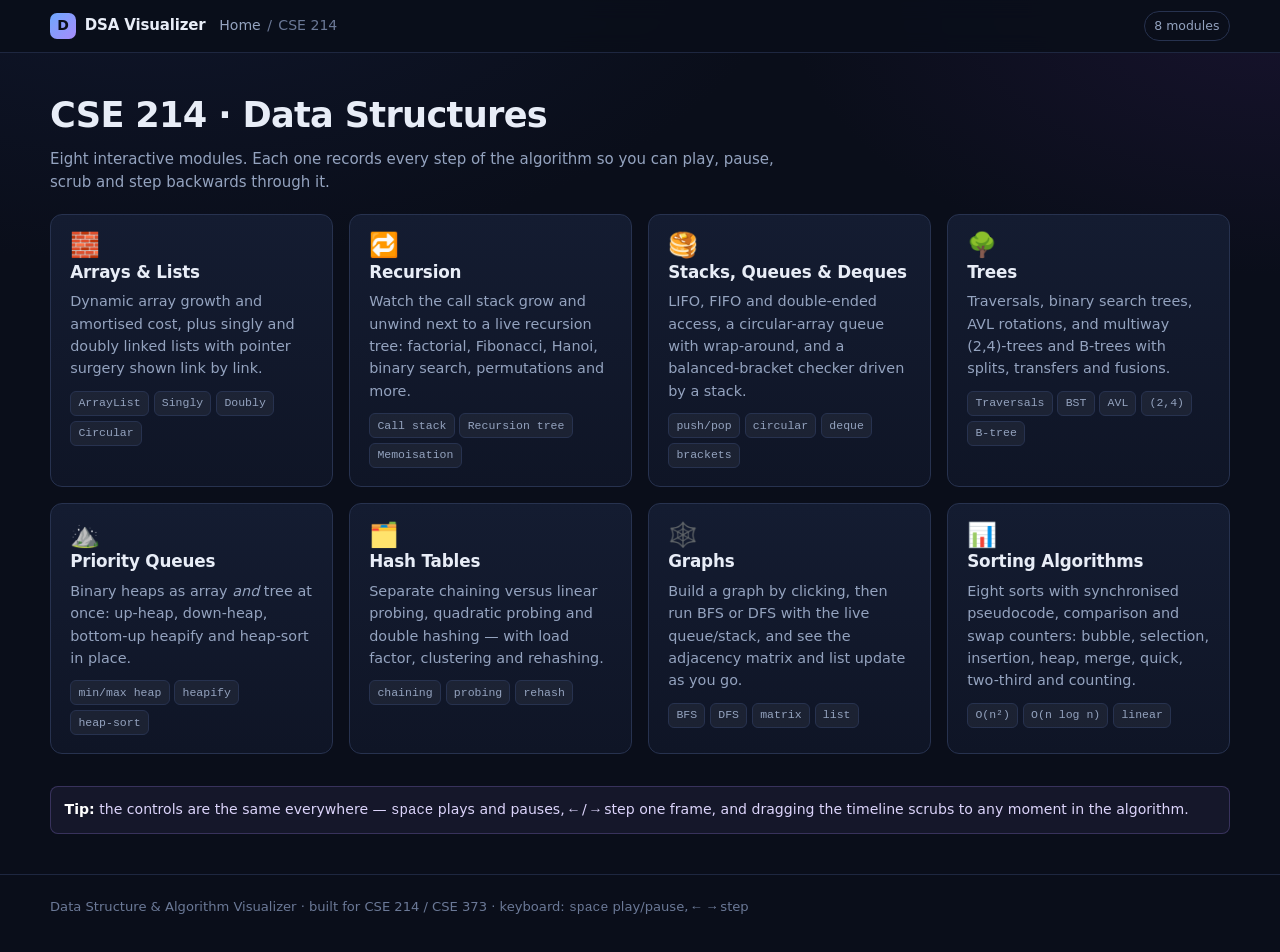
==== cse214/index.html @ d92c4864 "first commit" ====
<!DOCTYPE html>
<html lang="en">
<head>
<meta charset="utf-8">
<meta name="viewport" content="width=device-width, initial-scale=1">
<title>CSE 214 — Data Structures Visualizers</title>
<link rel="stylesheet" href="../assets/css/style.css">
<link rel="icon" href="data:image/svg+xml,<svg xmlns='http://www.w3.org/2000/svg' viewBox='0 0 100 100'><text y='.9em' font-size='90'>🌲</text></svg>">
</head>
<body>

<div class="topbar">
  <div class="wrap topbar-in">
    <a class="brand" href="../index.html"><span class="logo">D</span> DSA Visualizer</a>
    <div class="crumbs"><a href="../index.html">Home</a> / <span>CSE 214</span></div>
    <div class="spacer"></div>
    <span class="pill">8 modules</span>
  </div>
</div>

<div class="wrap">
  <div class="page-head">
    <h1>CSE 214 &middot; Data Structures</h1>
    <p>Eight interactive modules. Each one records every step of the algorithm so you can play, pause, scrub and
       step backwards through it.</p>
  </div>

  <div class="grid cols-3" style="margin-bottom:2rem">

    <a class="card" href="arrays.html">
      <div class="ico">🧱</div>
      <h3>Arrays &amp; Lists</h3>
      <p>Dynamic array growth and amortised cost, plus singly and doubly linked lists with pointer surgery shown
         link by link.</p>
      <div class="tags"><span class="tag">ArrayList</span><span class="tag">Singly</span><span class="tag">Doubly</span><span class="tag">Circular</span></div>
    </a>

    <a class="card" href="recursion.html">
      <div class="ico">🔁</div>
      <h3>Recursion</h3>
      <p>Watch the call stack grow and unwind next to a live recursion tree: factorial, Fibonacci, Hanoi, binary
         search, permutations and more.</p>
      <div class="tags"><span class="tag">Call stack</span><span class="tag">Recursion tree</span><span class="tag">Memoisation</span></div>
    </a>

    <a class="card" href="stacks-queues.html">
      <div class="ico">🥞</div>
      <h3>Stacks, Queues &amp; Deques</h3>
      <p>LIFO, FIFO and double-ended access, a circular-array queue with wrap-around, and a balanced-bracket
         checker driven by a stack.</p>
      <div class="tags"><span class="tag">push/pop</span><span class="tag">circular</span><span class="tag">deque</span><span class="tag">brackets</span></div>
    </a>

    <a class="card" href="trees.html">
      <div class="ico">🌳</div>
      <h3>Trees</h3>
      <p>Traversals, binary search trees, AVL rotations, and multiway (2,4)-trees and B-trees with splits, transfers
         and fusions.</p>
      <div class="tags"><span class="tag">Traversals</span><span class="tag">BST</span><span class="tag">AVL</span><span class="tag">(2,4)</span><span class="tag">B-tree</span></div>
    </a>

    <a class="card" href="priority-queues.html">
      <div class="ico">⛰️</div>
      <h3>Priority Queues</h3>
      <p>Binary heaps as array <em>and</em> tree at once: up-heap, down-heap, bottom-up heapify and
         heap-sort in place.</p>
      <div class="tags"><span class="tag">min/max heap</span><span class="tag">heapify</span><span class="tag">heap-sort</span></div>
    </a>

    <a class="card" href="hashtables.html">
      <div class="ico">🗂️</div>
      <h3>Hash Tables</h3>
      <p>Separate chaining versus linear probing, quadratic probing and double hashing — with load factor,
         clustering and rehashing.</p>
      <div class="tags"><span class="tag">chaining</span><span class="tag">probing</span><span class="tag">rehash</span></div>
    </a>

    <a class="card" href="graphs.html">
      <div class="ico">🕸️</div>
      <h3>Graphs</h3>
      <p>Build a graph by clicking, then run BFS or DFS with the live queue/stack, and see the adjacency matrix and
         list update as you go.</p>
      <div class="tags"><span class="tag">BFS</span><span class="tag">DFS</span><span class="tag">matrix</span><span class="tag">list</span></div>
    </a>

    <a class="card" href="sorting.html">
      <div class="ico">📊</div>
      <h3>Sorting Algorithms</h3>
      <p>Eight sorts with synchronised pseudocode, comparison and swap counters: bubble, selection, insertion, heap,
         merge, quick, two-third and counting.</p>
      <div class="tags"><span class="tag">O(n²)</span><span class="tag">O(n log n)</span><span class="tag">linear</span></div>
    </a>

  </div>

  <div class="callout" style="margin-bottom:2rem">
    <b>Tip:</b> the controls are the same everywhere — <span class="mono">space</span> plays and pauses,
    <span class="mono">&larr;</span> / <span class="mono">&rarr;</span> step one frame, and dragging the timeline
    scrubs to any moment in the algorithm.
  </div>
</div>

<footer class="site"></footer>
<script src="../assets/js/core.js"></script>
</body>
</html>
---- assets/css/style.css ----
/* ===========================================================
   DSA Visualizer — shared stylesheet
   =========================================================== */

:root {
  --bg: #0a0e1a;
  --bg-2: #0f1526;
  --panel: #141c31;
  --panel-2: #1a2340;
  --line: #27324f;
  --line-soft: #1e2740;
  --txt: #e8edf7;
  --muted: #94a3bf;
  --muted-2: #6b7997;

  --accent: #6ea8fe;
  --accent-dim: #2b4a80;

  /* state palette (kept consistent across every visualizer) */
  --c-idle: #46557d;
  --c-active: #6ea8fe;   /* current / cursor        */
  --c-cmp: #ffc14d;      /* being compared          */
  --c-swap: #ff6b9d;     /* being moved / swapped   */
  --c-done: #4ade80;     /* finished / sorted       */
  --c-visit: #a78bfa;    /* visited / in structure  */
  --c-pivot: #f472b6;
  --c-warn: #fb923c;
  --c-target: #22d3ee;

  --radius: 12px;
  --radius-sm: 8px;
  --mono: ui-monospace, SFMono-Regular, "SF Mono", Menlo, Consolas, monospace;
  --sans: system-ui, -apple-system, "Segoe UI", Roboto, Helvetica, Arial, sans-serif;
  --shadow: 0 10px 30px rgba(0, 0, 0, .35);
}

* { box-sizing: border-box; }

html { scroll-behavior: smooth; }

body {
  margin: 0;
  background:
    radial-gradient(1100px 600px at 12% -10%, #16204080 0%, transparent 60%),
    radial-gradient(900px 500px at 100% 0%, #2b1a4a66 0%, transparent 55%),
    var(--bg);
  color: var(--txt);
  font-family: var(--sans);
  font-size: 15px;
  line-height: 1.55;
  -webkit-font-smoothing: antialiased;
  min-height: 100vh;
}

a { color: var(--accent); text-decoration: none; }
a:hover { text-decoration: underline; }

.wrap { width: min(1180px, calc(100% - 2rem)); margin: 0 auto; }
.wrap-narrow { width: min(900px, calc(100% - 2rem)); margin: 0 auto; }

/* ---------- top bar ---------- */
.topbar {
  position: sticky; top: 0; z-index: 50;
  background: #0a0e1aef;
  backdrop-filter: blur(10px);
  border-bottom: 1px solid var(--line-soft);
}
.topbar-in {
  display: flex; align-items: center; gap: .85rem;
  padding: .7rem 0;
}
.brand {
  display: flex; align-items: center; gap: .55rem;
  font-weight: 700; letter-spacing: -.01em; color: var(--txt);
}
.brand:hover { text-decoration: none; }
.brand .logo {
  width: 26px; height: 26px; border-radius: 7px;
  background: linear-gradient(135deg, var(--accent), #a78bfa);
  display: grid; place-items: center;
  font-size: 14px; color: #0a0e1a; font-weight: 900;
}
.crumbs { color: var(--muted-2); font-size: .88rem; display: flex; gap: .4rem; flex-wrap: wrap; }
.crumbs a { color: var(--muted); }
.spacer { flex: 1 1 auto; }
.topbar .pill {
  font-size: .78rem; padding: .25rem .6rem; border-radius: 999px;
  border: 1px solid var(--line); color: var(--muted);
}

/* ---------- hero ---------- */
.hero { padding: 3.4rem 0 2rem; text-align: center; }
.hero h1 {
  font-size: clamp(1.9rem, 5vw, 3.1rem);
  margin: 0 0 .5rem; letter-spacing: -.03em; line-height: 1.1;
}
.hero h1 .grad {
  background: linear-gradient(100deg, #6ea8fe, #a78bfa 45%, #4ade80);
  -webkit-background-clip: text; background-clip: text; color: transparent;
}
.hero p { color: var(--muted); font-size: 1.05rem; max-width: 62ch; margin: 0 auto; }

.page-head { padding: 2.2rem 0 1.2rem; }
.page-head h1 { font-size: clamp(1.5rem, 3.6vw, 2.2rem); margin: 0 0 .35rem; letter-spacing: -.02em; }
.page-head p { color: var(--muted); margin: 0; max-width: 78ch; }

/* ---------- cards / grid ---------- */
.grid { display: grid; gap: 1rem; }
.grid.cols-2 { grid-template-columns: repeat(auto-fit, minmax(300px, 1fr)); }
.grid.cols-3 { grid-template-columns: repeat(auto-fit, minmax(255px, 1fr)); }

.card {
  display: block;
  background: linear-gradient(180deg, var(--panel), var(--bg-2));
  border: 1px solid var(--line);
  border-radius: var(--radius);
  padding: 1.15rem 1.2rem;
  color: inherit;
  transition: transform .16s ease, border-color .16s ease, box-shadow .16s ease;
}
a.card:hover {
  text-decoration: none;
  transform: translateY(-3px);
  border-color: var(--accent-dim);
  box-shadow: var(--shadow);
}
.card h3 { margin: .1rem 0 .35rem; font-size: 1.05rem; letter-spacing: -.01em; }
.card p { margin: 0; color: var(--muted); font-size: .9rem; }
.card .ico { font-size: 1.5rem; line-height: 1; }
.card .tags { margin-top: .7rem; display: flex; flex-wrap: wrap; gap: .3rem; }
.tag {
  font-size: .72rem; font-family: var(--mono);
  padding: .16rem .45rem; border-radius: 6px;
  background: #ffffff0d; border: 1px solid var(--line); color: var(--muted);
}

.course-card { padding: 1.6rem; position: relative; overflow: hidden; }
.course-card .code {
  font-family: var(--mono); font-size: .8rem; color: var(--accent);
  letter-spacing: .08em; text-transform: uppercase;
}
.course-card h2 { margin: .3rem 0 .5rem; font-size: 1.5rem; letter-spacing: -.02em; }
.course-card.soon { opacity: .78; }
.badge-soon {
  position: absolute; top: 1rem; right: 1rem;
  font-size: .68rem; letter-spacing: .06em; text-transform: uppercase;
  padding: .2rem .5rem; border-radius: 999px;
  background: #fb923c22; color: var(--c-warn); border: 1px solid #fb923c55;
}

/* ---------- panels ---------- */
.panel {
  background: var(--panel);
  border: 1px solid var(--line);
  border-radius: var(--radius);
  padding: 1rem 1.1rem;
  margin-bottom: 1.1rem;
}
.panel > h2, .panel > h3 { margin: 0 0 .8rem; font-size: 1.02rem; letter-spacing: -.01em; }
.panel-title {
  display: flex; align-items: center; justify-content: space-between;
  gap: .75rem; flex-wrap: wrap; margin-bottom: .8rem;
}
.panel-title h2 { margin: 0; font-size: 1.05rem; }
.panel-title .hint { color: var(--muted-2); font-size: .82rem; }

.stage {
  background: var(--bg-2);
  border: 1px solid var(--line-soft);
  border-radius: var(--radius-sm);
  padding: 1rem;
  overflow: auto;
  min-height: 120px;
}
.stage.center { display: flex; align-items: center; justify-content: center; }

/* ---------- controls ---------- */
.toolbar {
  display: flex; flex-wrap: wrap; gap: .5rem; align-items: center;
  margin-bottom: .85rem;
}
.toolbar .sep { width: 1px; height: 22px; background: var(--line); margin: 0 .2rem; }
.field { display: flex; align-items: center; gap: .4rem; }
.field label { font-size: .8rem; color: var(--muted); }

button, .btn {
  font: inherit; font-size: .86rem;
  padding: .42rem .78rem;
  border-radius: var(--radius-sm);
  border: 1px solid var(--line);
  background: var(--panel-2);
  color: var(--txt);
  cursor: pointer;
  transition: background .13s ease, border-color .13s ease, transform .08s ease;
  white-space: nowrap;
}
button:hover, .btn:hover { background: #222d4e; border-color: var(--accent-dim); text-decoration: none; }
button:active { transform: translateY(1px); }
button:disabled { opacity: .45; cursor: not-allowed; }
button.primary {
  background: linear-gradient(180deg, #3f6dc4, #2f56a3);
  border-color: #4a79d4; color: #fff; font-weight: 600;
}
button.primary:hover { background: linear-gradient(180deg, #4a7bd6, #3562b4); }
button.ghost { background: transparent; }
button.danger { border-color: #7f3050; color: #ff9ec0; }
button.danger:hover { background: #37162a; }
button.icon { padding: .42rem .6rem; font-family: var(--mono); }
button.active { border-color: var(--accent); background: #23345c; color: #fff; }

input[type="text"], input[type="number"], select {
  font: inherit; font-size: .86rem; font-family: var(--mono);
  padding: .4rem .55rem;
  background: var(--bg-2); color: var(--txt);
  border: 1px solid var(--line); border-radius: var(--radius-sm);
}
input[type="text"], input[type="number"] { width: 6.5rem; }
input.wide { width: 15rem; }
input:focus, select:focus, button:focus-visible {
  outline: 2px solid var(--accent-dim); outline-offset: 1px;
}
input[type="range"] { accent-color: var(--accent); width: 100%; }

.tabs { display: flex; gap: .35rem; flex-wrap: wrap; margin-bottom: 1rem; border-bottom: 1px solid var(--line); padding-bottom: .6rem; }
.tabs button { border-radius: 999px; }

/* ---------- player ---------- */
.player { margin-top: .85rem; }
.player-row { display: flex; align-items: center; gap: .45rem; flex-wrap: wrap; }
.player-row .counter { font-family: var(--mono); font-size: .78rem; color: var(--muted); min-width: 5.5rem; text-align: right; }
.player .track { margin: .6rem 0 .2rem; }
/* when a page holds more than one player, mark the one the keyboard drives */
.multi-player .player {
  margin-left: -.7rem; padding: .1rem 0 .1rem .55rem;
  border-left: 3px solid transparent;
  transition: border-color .15s ease;
}
.multi-player .player.is-active { border-left-color: var(--accent); }
.note {
  margin-top: .55rem; padding: .55rem .7rem;
  background: #6ea8fe12; border-left: 3px solid var(--accent);
  border-radius: 0 var(--radius-sm) var(--radius-sm) 0;
  font-size: .88rem; color: #cfdcf6; min-height: 2.4em;
}
.note code, .note b { color: #fff; }
.note .k { font-family: var(--mono); color: var(--c-cmp); }

/* ---------- stats ---------- */
.stats { display: flex; flex-wrap: wrap; gap: .5rem; margin-top: .8rem; }
.stat {
  background: var(--bg-2); border: 1px solid var(--line-soft);
  border-radius: var(--radius-sm); padding: .45rem .7rem; min-width: 88px;
}
.stat .k { display: block; font-size: .68rem; text-transform: uppercase; letter-spacing: .07em; color: var(--muted-2); }
.stat .v { font-family: var(--mono); font-size: 1.05rem; color: var(--txt); }

/* ---------- legend ---------- */
.legend { display: flex; flex-wrap: wrap; gap: .45rem .95rem; margin-top: .75rem; font-size: .78rem; color: var(--muted); }
.legend span { display: inline-flex; align-items: center; gap: .35rem; }
.legend i { width: 11px; height: 11px; border-radius: 3px; display: inline-block; }

/* ---------- pseudocode ---------- */
.code {
  font-family: var(--mono); font-size: .8rem; line-height: 1.62;
  background: var(--bg-2); border: 1px solid var(--line-soft);
  border-radius: var(--radius-sm); padding: .6rem .2rem; margin: 0;
  overflow: auto; max-height: 380px;
}
.code .ln {
  display: block; padding: 0 .7rem 0 1.6rem; white-space: pre; color: #b9c6e2;
  border-left: 3px solid transparent; position: relative;
}
.code .ln.on { background: #ffc14d1f; border-left-color: var(--c-cmp); color: #fff; }
/* pointer marking the line the visualizer is executing */
.code .ln.on::before {
  content: "\25B8"; position: absolute; left: .5rem;
  color: var(--c-cmp); font-weight: 700; animation: ptr .9s ease-in-out infinite;
}
@keyframes ptr { 0%, 100% { opacity: 1; transform: translateX(0); } 50% { opacity: .55; transform: translateX(2px); } }
@media (prefers-reduced-motion: reduce) { .code .ln.on::before { animation: none; } }
.code .ln .kw { color: #7dd3fc; }
.code .ln .cm { color: var(--muted-2); font-style: italic; }
.code .ln .st { color: #86efac; }
.code .ln .nm { color: #fbbf24; }

/* ---------- language switch ---------- */
.lang-switch { display: flex; align-items: center; gap: .3rem; flex-wrap: wrap; margin-bottom: .5rem; }
.lang-switch .lang-label {
  font-size: .7rem; letter-spacing: .07em; text-transform: uppercase;
  color: var(--muted-2); margin-right: .15rem;
}
.lang-switch button {
  padding: .22rem .58rem; font-size: .76rem; border-radius: 999px;
  font-family: var(--mono); color: var(--muted);
}
.lang-switch button.active { border-color: var(--accent); background: #23345c; color: #fff; }

/* ---------- bars (sorting) ---------- */
.bars { display: flex; align-items: flex-end; gap: 2px; height: 300px; width: 100%; }
.bar { flex: 1 1 0; background: var(--c-idle); border-radius: 3px 3px 0 0; position: relative; transition: height .12s linear, background-color .12s linear; min-width: 3px; }
.bar .lbl {
  position: absolute; bottom: -1.25rem; left: 50%; transform: translateX(-50%);
  font-family: var(--mono); font-size: .62rem; color: var(--muted);
}
.bars.labeled { margin-bottom: 1.3rem; }
.bar.cmp { background: var(--c-cmp); }
.bar.swap { background: var(--c-swap); }
.bar.done { background: var(--c-done); }
.bar.active { background: var(--c-active); }
.bar.pivot { background: var(--c-pivot); }
.bar.range { background: #5d6ea3; }
.bar.aux { background: var(--c-visit); }

/* ---------- cells (arrays / hash / heap) ---------- */
.cells { display: flex; flex-wrap: wrap; gap: 4px; }
.cell {
  --cc: var(--c-idle);
  min-width: 46px; height: 44px; padding: 0 .35rem;
  display: grid; place-items: center;
  font-family: var(--mono); font-size: .9rem;
  background: #ffffff08; border: 2px solid var(--cc);
  border-radius: var(--radius-sm);
  position: relative;
  transition: border-color .15s, background-color .15s, transform .15s;
}
.cell.filled { background: color-mix(in srgb, var(--cc) 22%, transparent); }
.cell .idx { position: absolute; top: -1.15rem; left: 50%; transform: translateX(-50%); font-size: .64rem; color: var(--muted-2); }
.cell .ptr { position: absolute; bottom: -1.35rem; left: 50%; transform: translateX(-50%); font-size: .68rem; color: var(--c-cmp); white-space: nowrap; }
.cell.empty { color: var(--muted-2); border-style: dashed; }
.cell.active { --cc: var(--c-active); }
.cell.cmp    { --cc: var(--c-cmp); }
.cell.swap   { --cc: var(--c-swap); }
.cell.done   { --cc: var(--c-done); }
.cell.visit  { --cc: var(--c-visit); }
.cell.target { --cc: var(--c-target); }
.cell.ghost  { opacity: .35; }
.cells-row { padding: 1.3rem 0 1.6rem; }

/* ---------- generic svg canvas ---------- */
svg.canvas { display: block; width: 100%; height: auto; overflow: visible; }
svg text { font-family: var(--mono); fill: var(--txt); }
.node-c { fill: var(--panel-2); stroke: var(--c-idle); stroke-width: 2; }
.node-c.active { stroke: var(--c-active); fill: #1d2f56; }
.node-c.cmp { stroke: var(--c-cmp); fill: #3a2f14; }
.node-c.done { stroke: var(--c-done); fill: #143223; }
.node-c.visit { stroke: var(--c-visit); fill: #2a2246; }
.node-c.target { stroke: var(--c-target); fill: #103743; }
.node-c.swap { stroke: var(--c-swap); fill: #40203a; }
.edge { stroke: var(--line); stroke-width: 2; fill: none; }
.edge.on { stroke: var(--c-active); stroke-width: 3; }
.edge.tree { stroke: var(--c-done); stroke-width: 3; }
.edge.dim { stroke: #222b45; }
.lbl-s { font-size: 10px; fill: var(--muted); }

/* ---------- misc ---------- */
.hr { height: 1px; background: var(--line); border: 0; margin: 1.6rem 0; }
.muted { color: var(--muted); }
.small { font-size: .85rem; }
.mono { font-family: var(--mono); }
.center { text-align: center; }
.row { display: flex; gap: 1rem; flex-wrap: wrap; }
.row > * { min-width: 0; }
.col { flex: 1 1 320px; }
.nowrap { white-space: nowrap; }

table.tbl { border-collapse: collapse; font-family: var(--mono); font-size: .8rem; }
table.tbl th, table.tbl td {
  border: 1px solid var(--line); padding: .28rem .5rem; text-align: center; min-width: 2.1rem;
}
table.tbl th { color: var(--muted); background: #ffffff08; font-weight: 600; }
table.tbl td.one { color: var(--c-done); background: #4ade8018; }
table.tbl td.hl, table.tbl th.hl { background: #6ea8fe28; color: #fff; }

.kv { display: grid; grid-template-columns: auto 1fr; gap: .2rem .7rem; font-size: .85rem; }
.kv dt { color: var(--muted); }
.kv dd { margin: 0; font-family: var(--mono); }

.callout {
  background: #a78bfa12; border: 1px solid #a78bfa3d;
  border-radius: var(--radius-sm); padding: .7rem .85rem; font-size: .88rem;
  color: #dcd4fb;
}
.callout b { color: #fff; }

.complexity { display: flex; flex-wrap: wrap; gap: .4rem; }
.complexity span {
  font-family: var(--mono); font-size: .76rem;
  padding: .2rem .5rem; border-radius: 6px;
  background: #ffffff0a; border: 1px solid var(--line); color: var(--muted);
}

footer.site {
  margin-top: 2.5rem; padding: 1.4rem 0 2.2rem;
  border-top: 1px solid var(--line-soft);
  color: var(--muted-2); font-size: .82rem;
}

.toast {
  position: fixed; left: 50%; bottom: 1.4rem; transform: translateX(-50%) translateY(1rem);
  background: #1c2745; border: 1px solid var(--line); color: var(--txt);
  padding: .5rem .9rem; border-radius: 999px; font-size: .85rem;
  opacity: 0; pointer-events: none; transition: opacity .2s, transform .2s; z-index: 200;
  box-shadow: var(--shadow);
}
.toast.show { opacity: 1; transform: translateX(-50%) translateY(0); }
.toast.err { border-color: #7f3050; color: #ffb3cd; }

@media (max-width: 720px) {
  .bars { height: 220px; }
  .topbar .crumbs { display: none; }
}
@media (prefers-reduced-motion: reduce) {
  * { transition: none !important; scroll-behavior: auto; }
}
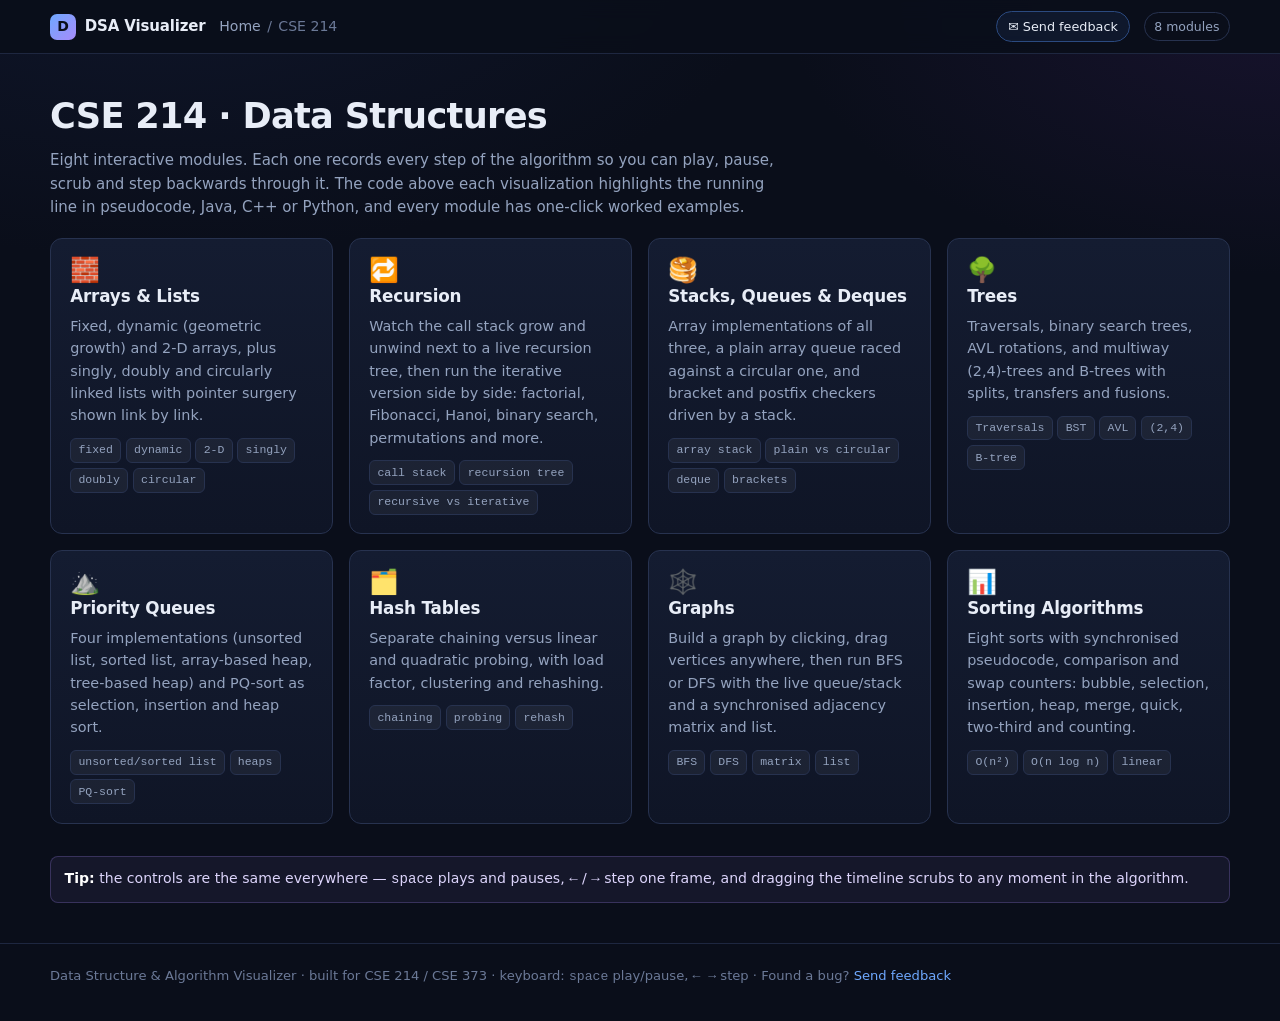
==== commit e37d99e4: "perfecting" ====
--- a/cse214/index.html
+++ b/cse214/index.html
@@ -22,7 +22,8 @@
   <div class="page-head">
     <h1>CSE 214 &middot; Data Structures</h1>
     <p>Eight interactive modules. Each one records every step of the algorithm so you can play, pause, scrub and
-       step backwards through it.</p>
+       step backwards through it. The code above each visualization highlights the running line in pseudocode, Java,
+       C++ or Python, and every module has one-click worked examples.</p>
   </div>
 
   <div class="grid cols-3" style="margin-bottom:2rem">
@@ -30,25 +31,25 @@
     <a class="card" href="arrays.html">
       <div class="ico">🧱</div>
       <h3>Arrays &amp; Lists</h3>
-      <p>Dynamic array growth and amortised cost, plus singly and doubly linked lists with pointer surgery shown
-         link by link.</p>
-      <div class="tags"><span class="tag">ArrayList</span><span class="tag">Singly</span><span class="tag">Doubly</span><span class="tag">Circular</span></div>
+      <p>Fixed, dynamic (geometric growth) and 2-D arrays, plus singly, doubly and circularly linked lists with
+         pointer surgery shown link by link.</p>
+      <div class="tags"><span class="tag">fixed</span><span class="tag">dynamic</span><span class="tag">2-D</span><span class="tag">singly</span><span class="tag">doubly</span><span class="tag">circular</span></div>
     </a>
 
     <a class="card" href="recursion.html">
       <div class="ico">🔁</div>
       <h3>Recursion</h3>
-      <p>Watch the call stack grow and unwind next to a live recursion tree: factorial, Fibonacci, Hanoi, binary
-         search, permutations and more.</p>
-      <div class="tags"><span class="tag">Call stack</span><span class="tag">Recursion tree</span><span class="tag">Memoisation</span></div>
+      <p>Watch the call stack grow and unwind next to a live recursion tree, then run the iterative version side by
+         side: factorial, Fibonacci, Hanoi, binary search, permutations and more.</p>
+      <div class="tags"><span class="tag">call stack</span><span class="tag">recursion tree</span><span class="tag">recursive vs iterative</span></div>
     </a>
 
     <a class="card" href="stacks-queues.html">
       <div class="ico">🥞</div>
       <h3>Stacks, Queues &amp; Deques</h3>
-      <p>LIFO, FIFO and double-ended access, a circular-array queue with wrap-around, and a balanced-bracket
-         checker driven by a stack.</p>
-      <div class="tags"><span class="tag">push/pop</span><span class="tag">circular</span><span class="tag">deque</span><span class="tag">brackets</span></div>
+      <p>Array implementations of all three, a plain array queue raced against a circular one, and bracket and
+         postfix checkers driven by a stack.</p>
+      <div class="tags"><span class="tag">array stack</span><span class="tag">plain vs circular</span><span class="tag">deque</span><span class="tag">brackets</span></div>
     </a>
 
     <a class="card" href="trees.html">
@@ -62,15 +63,15 @@
     <a class="card" href="priority-queues.html">
       <div class="ico">⛰️</div>
       <h3>Priority Queues</h3>
-      <p>Binary heaps as array <em>and</em> tree at once: up-heap, down-heap, bottom-up heapify and
-         heap-sort in place.</p>
-      <div class="tags"><span class="tag">min/max heap</span><span class="tag">heapify</span><span class="tag">heap-sort</span></div>
+      <p>Four implementations (unsorted list, sorted list, array-based heap, tree-based heap) and PQ-sort as
+         selection, insertion and heap sort.</p>
+      <div class="tags"><span class="tag">unsorted/sorted list</span><span class="tag">heaps</span><span class="tag">PQ-sort</span></div>
     </a>
 
     <a class="card" href="hashtables.html">
       <div class="ico">🗂️</div>
       <h3>Hash Tables</h3>
-      <p>Separate chaining versus linear probing, quadratic probing and double hashing — with load factor,
+      <p>Separate chaining versus linear and quadratic probing, with load factor,
          clustering and rehashing.</p>
       <div class="tags"><span class="tag">chaining</span><span class="tag">probing</span><span class="tag">rehash</span></div>
     </a>
@@ -78,8 +79,8 @@
     <a class="card" href="graphs.html">
       <div class="ico">🕸️</div>
       <h3>Graphs</h3>
-      <p>Build a graph by clicking, then run BFS or DFS with the live queue/stack, and see the adjacency matrix and
-         list update as you go.</p>
+      <p>Build a graph by clicking, drag vertices anywhere, then run BFS or DFS with the live queue/stack and a
+         synchronised adjacency matrix and list.</p>
       <div class="tags"><span class="tag">BFS</span><span class="tag">DFS</span><span class="tag">matrix</span><span class="tag">list</span></div>
     </a>
 
--- a/assets/css/style.css
+++ b/assets/css/style.css
@@ -88,6 +88,12 @@
   border: 1px solid var(--line); color: var(--muted);
 }
 
+.fb-btn {
+  font-size: .8rem; padding: .28rem .7rem; border-radius: 999px; white-space: nowrap;
+  border: 1px solid var(--accent-dim); color: var(--txt); background: #4f8cff14;
+}
+.fb-btn:hover { text-decoration: none; background: #4f8cff2b; border-color: var(--accent); }
+
 /* ---------- hero ---------- */
 .hero { padding: 3.4rem 0 2rem; text-align: center; }
 .hero h1 {
@@ -157,6 +163,15 @@
   margin-bottom: 1.1rem;
 }
 .panel > h2, .panel > h3 { margin: 0 0 .8rem; font-size: 1.02rem; letter-spacing: -.01em; }
+.panel.contrib {
+  display: flex; gap: 1rem; align-items: flex-start;
+  border-color: var(--accent-dim);
+  background: linear-gradient(135deg, #4f8cff14, #a78bfa12), var(--panel);
+}
+.panel.contrib h2 { margin: 0 0 .3rem; font-size: 1.02rem; }
+.panel.contrib p { margin: 0; color: var(--muted); }
+.panel.contrib a { overflow-wrap: anywhere; }
+.contrib-ico { font-size: 1.6rem; line-height: 1; }
 .panel-title {
   display: flex; align-items: center; justify-content: space-between;
   gap: .75rem; flex-wrap: wrap; margin-bottom: .8rem;
@@ -207,6 +222,8 @@
 button.danger:hover { background: #37162a; }
 button.icon { padding: .42rem .6rem; font-family: var(--mono); }
 button.active { border-color: var(--accent); background: #23345c; color: #fff; }
+/* the operation whose animation is on screen */
+button.current, button.current:hover { background: linear-gradient(180deg, #3f6dc4, #2f56a3); border-color: #4a79d4; color: #fff; font-weight: 600; }
 
 input[type="text"], input[type="number"], select {
   font: inherit; font-size: .86rem; font-family: var(--mono);
@@ -294,6 +311,56 @@
   font-family: var(--mono); color: var(--muted);
 }
 .lang-switch button.active { border-color: var(--accent); background: #23345c; color: #fff; }
+
+/* ---------- code dock (sits above every visualization) ---------- */
+.code-dock {
+  margin-bottom: .85rem;
+  border: 1px solid var(--line-soft); border-radius: var(--radius-sm);
+  background: var(--bg-2);
+}
+.code-head {
+  display: flex; align-items: center; gap: .6rem; flex-wrap: wrap;
+  padding: .45rem .6rem; border-bottom: 1px solid var(--line-soft);
+}
+.code-title { font-size: .84rem; color: var(--txt); margin-right: auto; min-width: 0; }
+.code-title .lang-label { margin-right: .25rem; }
+.code-sw .lang-switch { margin: 0; }
+.code-hide { padding: .18rem .55rem; font-size: .74rem; color: var(--muted); }
+.code-dock .code { border: 0; border-radius: 0 0 var(--radius-sm) var(--radius-sm); max-height: 260px; }
+.code-dock.collapsed .code-body { display: none; }
+.code-dock.collapsed .code-head { border-bottom: 0; }
+
+/* ---------- examples bar ---------- */
+.examples { display: flex; flex-wrap: wrap; align-items: center; gap: .35rem; margin: -.2rem 0 .85rem; }
+.examples .ex-label {
+  font-size: .7rem; letter-spacing: .07em; text-transform: uppercase; color: var(--muted-2); margin-right: .2rem;
+}
+.examples .ex {
+  padding: .24rem .65rem; font-size: .78rem; border-radius: 999px;
+  background: #a78bfa14; border-color: #a78bfa4d; color: #dcd4fb;
+  white-space: normal; max-width: 100%; text-align: left;   /* long labels wrap on phones */
+}
+.examples .ex:hover { background: #a78bfa2b; border-color: #a78bfa99; }
+
+/* ---------- segmented toggle ---------- */
+.seg { display: inline-flex; border: 1px solid var(--line); border-radius: 999px; overflow: hidden; }
+.seg button { border: 0; border-radius: 0; background: transparent; padding: .34rem .75rem; color: var(--muted); }
+.seg button + button { border-left: 1px solid var(--line); }
+.seg button.active { background: #23345c; color: #fff; }
+
+/* ---------- side-by-side comparison ---------- */
+.compare { display: grid; grid-template-columns: repeat(auto-fit, minmax(320px, 1fr)); gap: .9rem; }
+.compare .pane { min-width: 0; display: flex; flex-direction: column; }
+.compare .pane > .stage { flex: 1 1 auto; }
+.pane-head { display: flex; align-items: baseline; justify-content: space-between; gap: .5rem; margin-bottom: .4rem; }
+.pane-head h3 { margin: 0; font-size: .95rem; }
+.pane-head .tagline { font-size: .76rem; color: var(--muted-2); }
+.pane-note { font-size: .82rem; color: #cfdcf6; margin-top: .5rem; min-height: 2.6em; }
+.pane .stats { margin-top: .5rem; }
+.pane.finished .pane-head h3::after { content: " ✓ done"; color: var(--c-done); font-size: .78rem; font-weight: 500; }
+
+.blurb { color: var(--muted); font-size: .85rem; margin: .8rem 0 0; }
+.blurb b { color: var(--txt); }
 
 /* ---------- bars (sorting) ---------- */
 .bars { display: flex; align-items: flex-end; gap: 2px; height: 300px; width: 100%; }
@@ -335,9 +402,18 @@
 .cell.target { --cc: var(--c-target); }
 .cell.ghost  { opacity: .35; }
 .cells-row { padding: 1.3rem 0 1.6rem; }
+.cells-wrap { margin-bottom: .6rem; }
+.cells-cap { font-size: .8rem; color: var(--muted); margin-bottom: .3rem; }
+.cells.indexed { padding-top: 1.15rem; }
+.cells.pointed { padding-bottom: 1.45rem; }
+
+/* 2-D grid */
+.grid2d { display: inline-grid; gap: 4px; padding: 1.2rem 0 .3rem 1.6rem; position: relative; }
+.grid2d .cell { min-width: 44px; height: 40px; }
+.grid2d .rh, .grid2d .ch { font-family: var(--mono); font-size: .66rem; color: var(--muted-2); display: grid; place-items: center; }
 
 /* ---------- generic svg canvas ---------- */
-svg.canvas { display: block; width: 100%; height: auto; overflow: visible; }
+svg.canvas { display: block; max-width: 100%; height: auto; overflow: visible; margin: 0 auto; }
 svg text { font-family: var(--mono); fill: var(--txt); }
 .node-c { fill: var(--panel-2); stroke: var(--c-idle); stroke-width: 2; }
 .node-c.active { stroke: var(--c-active); fill: #1d2f56; }
@@ -409,6 +485,10 @@
   .bars { height: 220px; }
   .topbar .crumbs { display: none; }
 }
+@media (max-width: 480px) {
+  .topbar .pill { display: none; }         /* make room for the feedback button */
+  .fb-btn .fb-long { display: none; }
+}
 @media (prefers-reduced-motion: reduce) {
   * { transition: none !important; scroll-behavior: auto; }
 }
